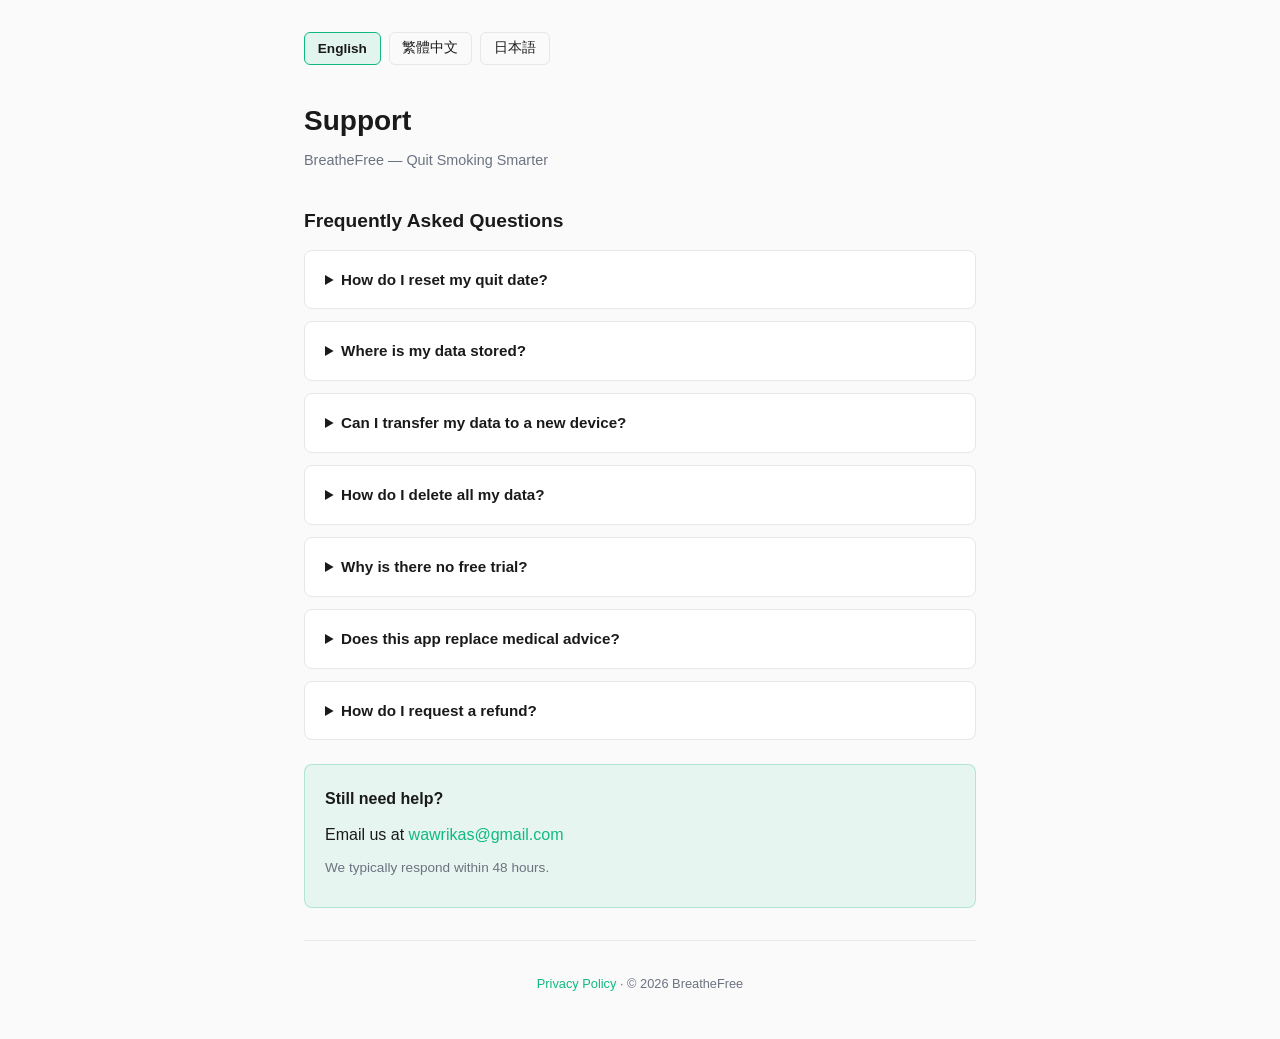
==== support.html @ ec68cadc "init" ====
<!DOCTYPE html>
<html lang="en">
<head>
    <meta charset="UTF-8">
    <meta name="viewport" content="width=device-width, initial-scale=1.0">
    <title>BreatheFree — Support</title>
    <style>
        :root {
            --bg: #fafafa;
            --text: #1a1a1a;
            --muted: #6b7280;
            --border: #e5e7eb;
            --accent: #10b981;
            --card-bg: #ffffff;
        }
        @media (prefers-color-scheme: dark) {
            :root {
                --bg: #111111;
                --text: #f0f0f0;
                --muted: #9ca3af;
                --border: #2d2d2d;
                --accent: #34d399;
                --card-bg: #1a1a1a;
            }
        }
        * { margin: 0; padding: 0; box-sizing: border-box; }
        body {
            font-family: -apple-system, BlinkMacSystemFont, "SF Pro Text", "Helvetica Neue", sans-serif;
            background: var(--bg);
            color: var(--text);
            line-height: 1.7;
            padding: 2rem 1.5rem;
            max-width: 720px;
            margin: 0 auto;
        }
        h1 { font-size: 1.75rem; font-weight: 700; margin-bottom: 0.25rem; }
        h2 { font-size: 1.2rem; font-weight: 600; margin-top: 2rem; margin-bottom: 0.75rem; }
        p { margin-bottom: 0.75rem; }
        .subtitle { color: var(--muted); font-size: 0.9rem; margin-bottom: 2rem; }
        a { color: var(--accent); text-decoration: none; }
        a:hover { text-decoration: underline; }
        hr { border: none; border-top: 1px solid var(--border); margin: 2rem 0; }
        .faq-item {
            background: var(--card-bg);
            border: 1px solid var(--border);
            border-radius: 8px;
            padding: 1rem 1.25rem;
            margin-bottom: 0.75rem;
        }
        .faq-item summary {
            font-weight: 600;
            cursor: pointer;
            font-size: 0.95rem;
        }
        .faq-item p {
            margin-top: 0.5rem;
            color: var(--muted);
            font-size: 0.9rem;
        }
        .contact-card {
            background: color-mix(in srgb, var(--accent) 8%, transparent);
            border: 1px solid color-mix(in srgb, var(--accent) 25%, transparent);
            border-radius: 8px;
            padding: 1.25rem;
            margin-top: 1.5rem;
        }
        .contact-card p { margin-bottom: 0.5rem; }
        .lang-switcher {
            display: flex;
            gap: 0.5rem;
            margin-bottom: 2rem;
            flex-wrap: wrap;
        }
        .lang-switcher button {
            padding: 0.4rem 0.8rem;
            border: 1px solid var(--border);
            border-radius: 6px;
            background: var(--bg);
            color: var(--text);
            cursor: pointer;
            font-size: 0.85rem;
        }
        .lang-switcher button.active {
            border-color: var(--accent);
            background: color-mix(in srgb, var(--accent) 10%, transparent);
            font-weight: 600;
        }
        .lang-section { display: none; }
        .lang-section.active { display: block; }
    </style>
</head>
<body>

<div class="lang-switcher">
    <button class="active" onclick="switchLang('en')">English</button>
    <button onclick="switchLang('zh-hant')">繁體中文</button>
    <button onclick="switchLang('ja')">日本語</button>
</div>

<!-- English -->
<div id="lang-en" class="lang-section active">
    <h1>Support</h1>
    <p class="subtitle">BreatheFree — Quit Smoking Smarter</p>

    <h2>Frequently Asked Questions</h2>

    <details class="faq-item">
        <summary>How do I reset my quit date?</summary>
        <p>On the home screen, tap "Had a slip? It's okay to reset." at the bottom. This will record a relapse and offer you personalized support. You can then start a fresh quit session.</p>
    </details>

    <details class="faq-item">
        <summary>Where is my data stored?</summary>
        <p>All data is stored locally on your device. If you enable iCloud sync in Settings, a summary of your progress is also saved to your personal iCloud account. We never see or access your data.</p>
    </details>

    <details class="faq-item">
        <summary>Can I transfer my data to a new device?</summary>
        <p>Yes. You have two options: (1) Enable iCloud sync before switching devices, or (2) Use Settings → Export Data to save a JSON backup, then import it on your new device via Settings → Import Data.</p>
    </details>

    <details class="faq-item">
        <summary>How do I delete all my data?</summary>
        <p>Deleting the app removes all local data. To also remove iCloud data, go to Settings → disable iCloud sync before deleting the app, or clear it manually in iOS Settings → iCloud → Manage Storage.</p>
    </details>

    <details class="faq-item">
        <summary>Why is there no free trial?</summary>
        <p>BreatheFree is a one-time purchase with no subscriptions. We believe in transparent pricing — you pay once and get everything, forever. No paywalls, no hidden costs.</p>
    </details>

    <details class="faq-item">
        <summary>Does this app replace medical advice?</summary>
        <p>No. BreatheFree is a self-help tool based on cognitive restructuring techniques. It is not a substitute for professional medical advice. If you have health concerns related to smoking, please consult your doctor.</p>
    </details>

    <details class="faq-item">
        <summary>How do I request a refund?</summary>
        <p>Refunds are handled by Apple. Visit <a href="https://reportaproblem.apple.com" target="_blank">reportaproblem.apple.com</a> and follow the instructions.</p>
    </details>

    <div class="contact-card">
        <p><strong>Still need help?</strong></p>
        <p>Email us at <a href="mailto:wawrikas@gmail.com">wawrikas@gmail.com</a></p>
        <p style="color: var(--muted); font-size: 0.85rem;">We typically respond within 48 hours.</p>
    </div>
</div>

<!-- Traditional Chinese -->
<div id="lang-zh-hant" class="lang-section">
    <h1>支援中心</h1>
    <p class="subtitle">BreatheFree — 聰明戒菸</p>

    <h2>常見問題</h2>

    <details class="faq-item">
        <summary>如何重置戒菸日期？</summary>
        <p>在首頁底部點擊「不小心抽了？沒關係，可以重置。」，系統會記錄一次復吸並提供個人化支持。之後你可以開始新的戒菸旅程。</p>
    </details>

    <details class="faq-item">
        <summary>我的資料儲存在哪裡？</summary>
        <p>所有資料僅儲存在你的裝置上。如果你在設定中啟用 iCloud 同步，進度摘要也會保存到你個人的 iCloud 帳號。我們永遠不會查看或存取你的資料。</p>
    </details>

    <details class="faq-item">
        <summary>換新裝置時如何轉移資料？</summary>
        <p>有兩種方式：(1) 換機前啟用 iCloud 同步；(2) 使用設定 → 匯出資料保存 JSON 備份檔，在新裝置上透過設定 → 匯入資料恢復。</p>
    </details>

    <details class="faq-item">
        <summary>如何刪除所有資料？</summary>
        <p>刪除 App 即移除所有本地資料。如需同時移除 iCloud 資料，請先在設定中停用 iCloud 同步再刪除 App，或在 iOS 設定 → iCloud → 管理儲存空間中手動清除。</p>
    </details>

    <details class="faq-item">
        <summary>為什麼沒有免費試用？</summary>
        <p>BreatheFree 採用一次性購買模式，無訂閱制。我們相信透明定價——一次付費即享全部功能，永久使用。無付費牆、無隱藏費用。</p>
    </details>

    <details class="faq-item">
        <summary>這個 App 能取代醫療建議嗎？</summary>
        <p>不能。BreatheFree 是基於認知重塑技術的自助工具，不能替代專業醫療建議。如果你有與吸菸相關的健康疑慮，請諮詢醫生。</p>
    </details>

    <details class="faq-item">
        <summary>如何申請退款？</summary>
        <p>退款由 Apple 統一處理。請前往 <a href="https://reportaproblem.apple.com" target="_blank">reportaproblem.apple.com</a> 按照指引操作。</p>
    </details>

    <div class="contact-card">
        <p><strong>還需要幫助？</strong></p>
        <p>發送郵件至 <a href="mailto:wawrikas@gmail.com">wawrikas@gmail.com</a></p>
        <p style="color: var(--muted); font-size: 0.85rem;">我們通常在 48 小時內回覆。</p>
    </div>
</div>

<!-- Japanese -->
<div id="lang-ja" class="lang-section">
    <h1>サポート</h1>
    <p class="subtitle">BreatheFree — スマートに禁煙</p>

    <h2>よくある質問</h2>

    <details class="faq-item">
        <summary>禁煙開始日をリセットするには？</summary>
        <p>ホーム画面下部の「吸ってしまった？大丈夫、リセットできます。」をタップしてください。再喫煙が記録され、パーソナライズされたサポートが提供されます。その後、新しい禁煙セッションを開始できます。</p>
    </details>

    <details class="faq-item">
        <summary>データはどこに保存されますか？</summary>
        <p>すべてのデータはデバイス上にのみ保存されます。設定でiCloud同期を有効にすると、進捗の要約がお客様個人のiCloudアカウントにも保存されます。当社がお客様のデータを閲覧・アクセスすることはありません。</p>
    </details>

    <details class="faq-item">
        <summary>新しいデバイスにデータを移行するには？</summary>
        <p>2つの方法があります：(1) 機種変更前にiCloud同期を有効にする、(2) 設定→データエクスポートでJSONバックアップを保存し、新しいデバイスで設定→データインポートから復元する。</p>
    </details>

    <details class="faq-item">
        <summary>すべてのデータを削除するには？</summary>
        <p>アプリを削除するとすべてのローカルデータが削除されます。iCloudデータも削除するには、アプリ削除前に設定でiCloud同期を無効にするか、iOS設定→iCloud→ストレージ管理から手動で削除してください。</p>
    </details>

    <details class="faq-item">
        <summary>無料トライアルがないのはなぜですか？</summary>
        <p>BreatheFreeは一度きりの購入でサブスクリプションはありません。透明な価格設定を信条としています——一度の支払いですべての機能を永久にご利用いただけます。</p>
    </details>

    <details class="faq-item">
        <summary>このアプリは医療アドバイスの代わりになりますか？</summary>
        <p>なりません。BreatheFreeは認知再構築技術に基づくセルフヘルプツールであり、専門的な医療アドバイスの代替ではありません。喫煙に関する健康上の懸念がある場合は、医師にご相談ください。</p>
    </details>

    <details class="faq-item">
        <summary>返金を申請するには？</summary>
        <p>返金はAppleが統一的に処理します。<a href="https://reportaproblem.apple.com" target="_blank">reportaproblem.apple.com</a> にアクセスし、手順に従ってください。</p>
    </details>

    <div class="contact-card">
        <p><strong>まだお困りですか？</strong></p>
        <p>メール：<a href="mailto:wawrikas@gmail.com">wawrikas@gmail.com</a></p>
        <p style="color: var(--muted); font-size: 0.85rem;">通常48時間以内に返信いたします。</p>
    </div>
</div>

<hr>
<p style="color: var(--muted); font-size: 0.8rem; text-align: center;">
    <a href="privacy-policy.html">Privacy Policy</a> · © 2026 BreatheFree
</p>

<script>
function switchLang(lang) {
    document.querySelectorAll('.lang-section').forEach(el => el.classList.remove('active'));
    document.querySelectorAll('.lang-switcher button').forEach(el => el.classList.remove('active'));
    document.getElementById('lang-' + lang).classList.add('active');
    event.target.classList.add('active');
}
</script>
</body>
</html>
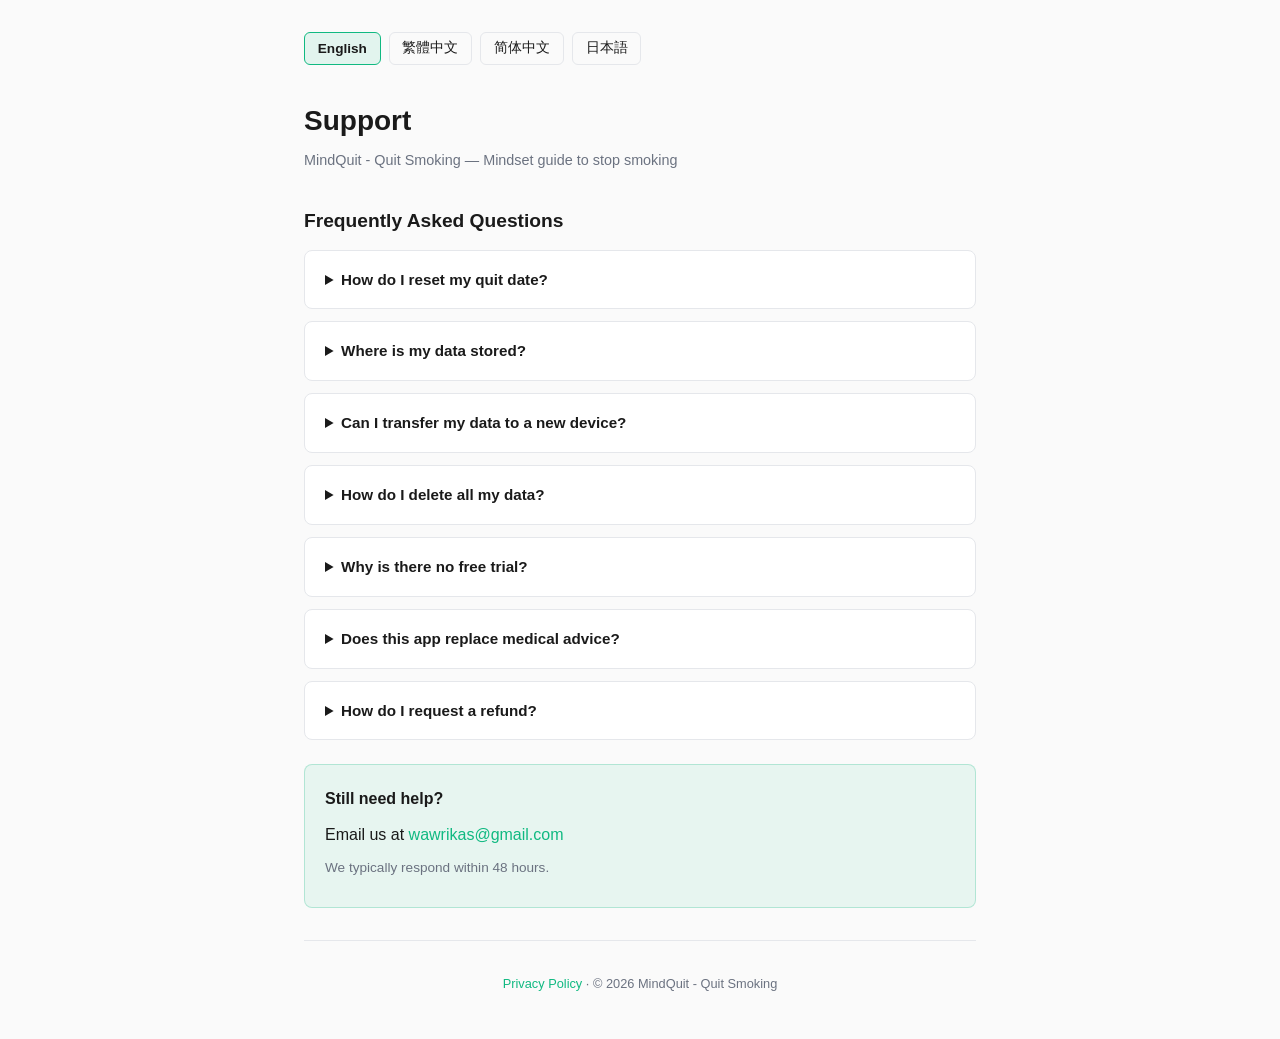
==== commit 9e54979d: "feat: update" ====
--- a/support.html
+++ b/support.html
@@ -3,7 +3,7 @@
 <head>
     <meta charset="UTF-8">
     <meta name="viewport" content="width=device-width, initial-scale=1.0">
-    <title>BreatheFree — Support</title>
+    <title>MindQuit - Quit Smoking — Support</title>
     <style>
         :root {
             --bg: #fafafa;
@@ -92,15 +92,16 @@
 <body>
 
 <div class="lang-switcher">
-    <button class="active" onclick="switchLang('en')">English</button>
-    <button onclick="switchLang('zh-hant')">繁體中文</button>
-    <button onclick="switchLang('ja')">日本語</button>
+    <button class="active" onclick="switchLang(event, 'en')">English</button>
+    <button onclick="switchLang(event, 'zh-hant')">繁體中文</button>
+    <button onclick="switchLang(event, 'zh-hans')">简体中文</button>
+    <button onclick="switchLang(event, 'ja')">日本語</button>
 </div>
 
 <!-- English -->
 <div id="lang-en" class="lang-section active">
     <h1>Support</h1>
-    <p class="subtitle">BreatheFree — Quit Smoking Smarter</p>
+    <p class="subtitle">MindQuit - Quit Smoking — Mindset guide to stop smoking</p>
 
     <h2>Frequently Asked Questions</h2>
 
@@ -126,12 +127,12 @@
 
     <details class="faq-item">
         <summary>Why is there no free trial?</summary>
-        <p>BreatheFree is a one-time purchase with no subscriptions. We believe in transparent pricing — you pay once and get everything, forever. No paywalls, no hidden costs.</p>
+        <p>MindQuit - Quit Smoking is a one-time purchase with no subscriptions. We believe in transparent pricing — you pay once and get everything, forever. No paywalls, no hidden costs.</p>
     </details>
 
     <details class="faq-item">
         <summary>Does this app replace medical advice?</summary>
-        <p>No. BreatheFree is a self-help tool based on cognitive restructuring techniques. It is not a substitute for professional medical advice. If you have health concerns related to smoking, please consult your doctor.</p>
+        <p>No. MindQuit - Quit Smoking is a self-help tool based on cognitive restructuring techniques. It is not a substitute for professional medical advice. If you have health concerns related to smoking, please consult your doctor.</p>
     </details>
 
     <details class="faq-item">
@@ -149,7 +150,7 @@
 <!-- Traditional Chinese -->
 <div id="lang-zh-hant" class="lang-section">
     <h1>支援中心</h1>
-    <p class="subtitle">BreatheFree — 聰明戒菸</p>
+    <p class="subtitle">MindQuit - Quit Smoking — 用心態引導戒菸</p>
 
     <h2>常見問題</h2>
 
@@ -175,12 +176,12 @@
 
     <details class="faq-item">
         <summary>為什麼沒有免費試用？</summary>
-        <p>BreatheFree 採用一次性購買模式，無訂閱制。我們相信透明定價——一次付費即享全部功能，永久使用。無付費牆、無隱藏費用。</p>
+        <p>MindQuit - Quit Smoking 採用一次性購買模式，無訂閱制。我們相信透明定價——一次付費即享全部功能，永久使用。無付費牆、無隱藏費用。</p>
     </details>
 
     <details class="faq-item">
         <summary>這個 App 能取代醫療建議嗎？</summary>
-        <p>不能。BreatheFree 是基於認知重塑技術的自助工具，不能替代專業醫療建議。如果你有與吸菸相關的健康疑慮，請諮詢醫生。</p>
+        <p>不能。MindQuit - Quit Smoking 是基於認知重塑技術的自助工具，不能替代專業醫療建議。如果你有與吸菸相關的健康疑慮，請諮詢醫生。</p>
     </details>
 
     <details class="faq-item">
@@ -195,10 +196,59 @@
     </div>
 </div>
 
+<!-- Simplified Chinese -->
+<div id="lang-zh-hans" class="lang-section">
+    <h1>支持中心</h1>
+    <p class="subtitle">MindQuit - Quit Smoking — 用心态引导戒烟</p>
+
+    <h2>常见问题</h2>
+
+    <details class="faq-item">
+        <summary>如何重置戒烟日期？</summary>
+        <p>在首页底部点击「不小心抽了？没关系，可以重置。」，系统会记录一次复吸并提供个性化支持。之后你可以开始新的戒烟旅程。</p>
+    </details>
+
+    <details class="faq-item">
+        <summary>我的数据存储在哪里？</summary>
+        <p>所有数据仅存储在你的设备上。如果你在设置中启用 iCloud 同步，进度摘要也会保存到你个人的 iCloud 账号。我们不会查看或访问你的数据。</p>
+    </details>
+
+    <details class="faq-item">
+        <summary>换新设备时如何迁移数据？</summary>
+        <p>有两种方式：(1) 换机前启用 iCloud 同步；(2) 使用设置 → 导出数据保存 JSON 备份文件，在新设备上通过设置 → 导入数据恢复。</p>
+    </details>
+
+    <details class="faq-item">
+        <summary>如何删除所有数据？</summary>
+        <p>删除 App 会移除所有本地数据。如需同时移除 iCloud 数据，请先在设置中停用 iCloud 同步再删除 App，或在 iOS 设置 → iCloud → 管理存储空间中手动清除。</p>
+    </details>
+
+    <details class="faq-item">
+        <summary>为什么没有免费试用？</summary>
+        <p>MindQuit - Quit Smoking 采用一次性购买模式，无订阅制。我们坚持透明定价——一次付费即可解锁全部功能，永久使用，无付费墙、无隐藏费用。</p>
+    </details>
+
+    <details class="faq-item">
+        <summary>这个 App 能替代医疗建议吗？</summary>
+        <p>不能。MindQuit - Quit Smoking 是基于认知重塑技术的自助工具，不能替代专业医疗建议。如果你有与吸烟相关的健康疑虑，请咨询医生。</p>
+    </details>
+
+    <details class="faq-item">
+        <summary>如何申请退款？</summary>
+        <p>退款由 Apple 统一处理。请前往 <a href="https://reportaproblem.apple.com" target="_blank">reportaproblem.apple.com</a> 按照指引操作。</p>
+    </details>
+
+    <div class="contact-card">
+        <p><strong>还需要帮助？</strong></p>
+        <p>发送邮件至 <a href="mailto:wawrikas@gmail.com">wawrikas@gmail.com</a></p>
+        <p style="color: var(--muted); font-size: 0.85rem;">我们通常在 48 小时内回复。</p>
+    </div>
+</div>
+
 <!-- Japanese -->
 <div id="lang-ja" class="lang-section">
     <h1>サポート</h1>
-    <p class="subtitle">BreatheFree — スマートに禁煙</p>
+    <p class="subtitle">MindQuit - Quit Smoking — マインドセットで禁煙へ</p>
 
     <h2>よくある質問</h2>
 
@@ -224,12 +274,12 @@
 
     <details class="faq-item">
         <summary>無料トライアルがないのはなぜですか？</summary>
-        <p>BreatheFreeは一度きりの購入でサブスクリプションはありません。透明な価格設定を信条としています——一度の支払いですべての機能を永久にご利用いただけます。</p>
+        <p>MindQuit - Quit Smokingは一度きりの購入でサブスクリプションはありません。透明な価格設定を信条としています——一度の支払いですべての機能を永久にご利用いただけます。</p>
     </details>
 
     <details class="faq-item">
         <summary>このアプリは医療アドバイスの代わりになりますか？</summary>
-        <p>なりません。BreatheFreeは認知再構築技術に基づくセルフヘルプツールであり、専門的な医療アドバイスの代替ではありません。喫煙に関する健康上の懸念がある場合は、医師にご相談ください。</p>
+        <p>なりません。MindQuit - Quit Smokingは認知再構築技術に基づくセルフヘルプツールであり、専門的な医療アドバイスの代替ではありません。喫煙に関する健康上の懸念がある場合は、医師にご相談ください。</p>
     </details>
 
     <details class="faq-item">
@@ -246,15 +296,15 @@
 
 <hr>
 <p style="color: var(--muted); font-size: 0.8rem; text-align: center;">
-    <a href="privacy-policy.html">Privacy Policy</a> · © 2026 BreatheFree
+    <a href="privacy-policy.html">Privacy Policy</a> · © 2026 MindQuit - Quit Smoking
 </p>
 
 <script>
-function switchLang(lang) {
-    document.querySelectorAll('.lang-section').forEach(el => el.classList.remove('active'));
-    document.querySelectorAll('.lang-switcher button').forEach(el => el.classList.remove('active'));
-    document.getElementById('lang-' + lang).classList.add('active');
-    event.target.classList.add('active');
+function switchLang(event, lang) {
+    document.querySelectorAll(".lang-section").forEach(el => el.classList.remove("active"));
+    document.querySelectorAll(".lang-switcher button").forEach(el => el.classList.remove("active"));
+    document.getElementById("lang-" + lang).classList.add("active");
+    event.currentTarget.classList.add("active");
 }
 </script>
 </body>
